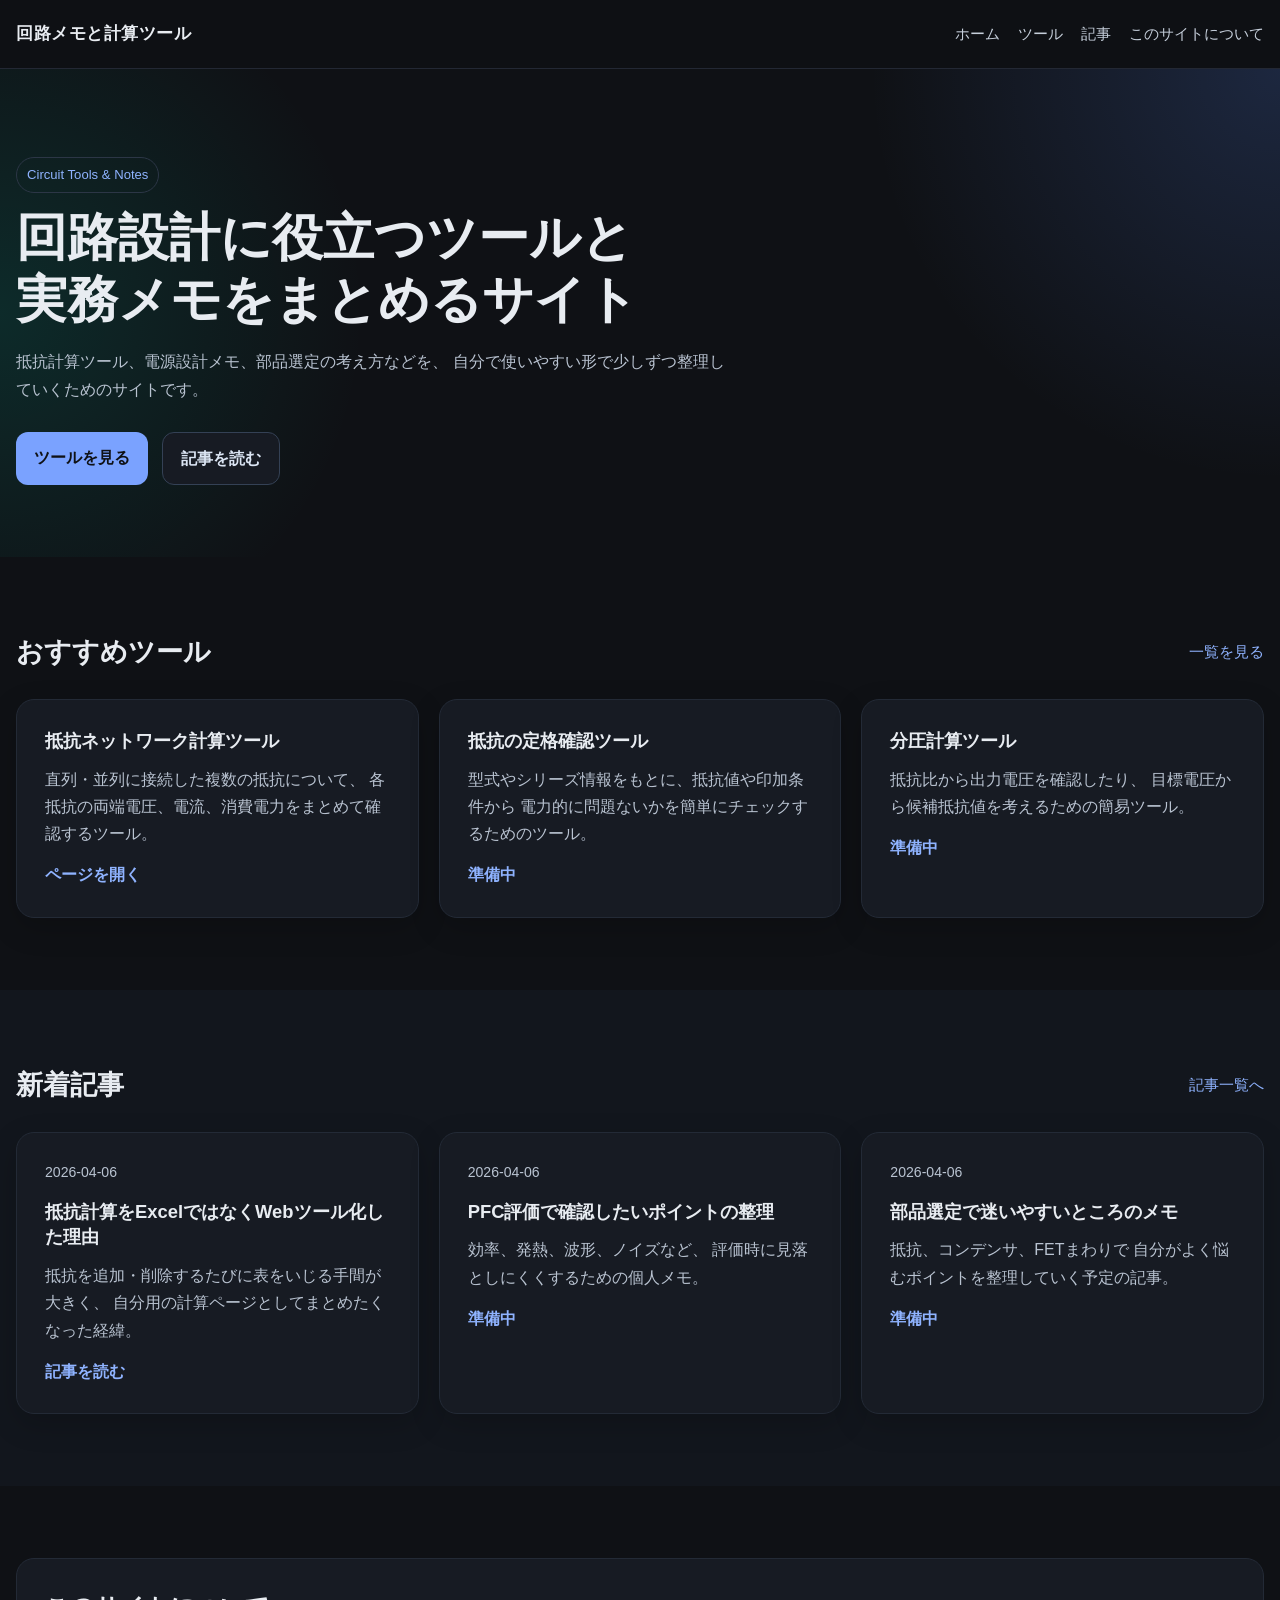
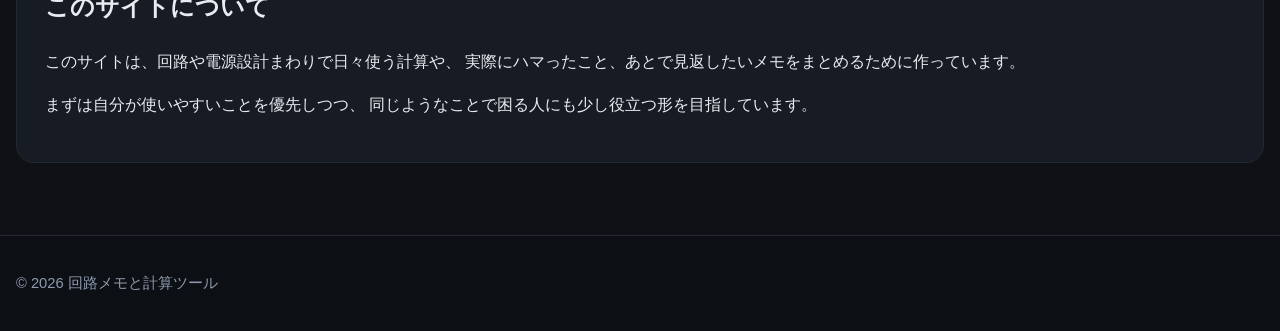
==== index.html @ 81ef5236 "Add files via upload" ====
<!DOCTYPE html>
<html lang="ja">
<head>
  <meta charset="UTF-8">
  <meta name="viewport" content="width=device-width, initial-scale=1.0">
  <title>回路メモと計算ツール</title>
  <link rel="stylesheet" href="./style.css">
</head>
<body>
  <header class="site-header">
    <div class="container header-inner">
      <div class="logo">回路メモと計算ツール</div>
      <nav class="nav">
        <a href="./index.html">ホーム</a>
        <a href="./tools.html">ツール</a>
        <a href="./articles.html">記事</a>
        <a href="#about">このサイトについて</a>
      </nav>
    </div>
  </header>

  <main>
    <section class="hero">
      <div class="container">
        <p class="hero-label">Circuit Tools & Notes</p>
        <h1>回路設計に役立つツールと<br>実務メモをまとめるサイト</h1>
        <p class="hero-text">
          抵抗計算ツール、電源設計メモ、部品選定の考え方などを、
          自分で使いやすい形で少しずつ整理していくためのサイトです。
        </p>
        <div class="hero-buttons">
          <a class="button primary" href="./tools.html">ツールを見る</a>
          <a class="button secondary" href="./articles.html">記事を読む</a>
        </div>
      </div>
    </section>

    <section class="section">
      <div class="container">
        <div class="section-head">
          <h2>おすすめツール</h2>
          <a class="text-link" href="./tools.html">一覧を見る</a>
        </div>

        <div class="card-grid">
          <article class="card">
            <h3>抵抗ネットワーク計算ツール</h3>
            <p>
              直列・並列に接続した複数の抵抗について、
              各抵抗の両端電圧、電流、消費電力をまとめて確認するツール。
            </p>
            <a class="card-link" href="./tool-resistor.html">ページを開く</a>
          </article>

          <article class="card">
            <h3>抵抗の定格確認ツール</h3>
            <p>
              型式やシリーズ情報をもとに、抵抗値や印加条件から
              電力的に問題ないかを簡単にチェックするためのツール。
            </p>
            <a class="card-link" href="./tools.html">準備中</a>
          </article>

          <article class="card">
            <h3>分圧計算ツール</h3>
            <p>
              抵抗比から出力電圧を確認したり、
              目標電圧から候補抵抗値を考えるための簡易ツール。
            </p>
            <a class="card-link" href="./tools.html">準備中</a>
          </article>
        </div>
      </div>
    </section>

    <section class="section alt">
      <div class="container">
        <div class="section-head">
          <h2>新着記事</h2>
          <a class="text-link" href="./articles.html">記事一覧へ</a>
        </div>

        <div class="card-grid">
          <article class="card">
            <p class="meta">2026-04-06</p>
            <h3>抵抗計算をExcelではなくWebツール化した理由</h3>
            <p>
              抵抗を追加・削除するたびに表をいじる手間が大きく、
              自分用の計算ページとしてまとめたくなった経緯。
            </p>
            <a class="card-link" href="./article-001.html">記事を読む</a>
          </article>

          <article class="card">
            <p class="meta">2026-04-06</p>
            <h3>PFC評価で確認したいポイントの整理</h3>
            <p>
              効率、発熱、波形、ノイズなど、
              評価時に見落としにくくするための個人メモ。
            </p>
            <a class="card-link" href="./articles.html">準備中</a>
          </article>

          <article class="card">
            <p class="meta">2026-04-06</p>
            <h3>部品選定で迷いやすいところのメモ</h3>
            <p>
              抵抗、コンデンサ、FETまわりで
              自分がよく悩むポイントを整理していく予定の記事。
            </p>
            <a class="card-link" href="./articles.html">準備中</a>
          </article>
        </div>
      </div>
    </section>

    <section class="section" id="about">
      <div class="container narrow">
        <div class="about-box">
          <h2>このサイトについて</h2>
          <p>
            このサイトは、回路や電源設計まわりで日々使う計算や、
            実際にハマったこと、あとで見返したいメモをまとめるために作っています。
          </p>
          <p>
            まずは自分が使いやすいことを優先しつつ、
            同じようなことで困る人にも少し役立つ形を目指しています。
          </p>
        </div>
      </div>
    </section>
  </main>

  <footer class="site-footer">
    <div class="container footer-inner">
      <p>© 2026 回路メモと計算ツール</p>
    </div>
  </footer>

  <script src="./script.js"></script>
</body>
</html>
---- style.css ----
* {
  box-sizing: border-box;
}

html {
  scroll-behavior: smooth;
}

body {
  margin: 0;
  font-family: "Yu Gothic UI", "Meiryo", sans-serif;
  background: #0f1115;
  color: #e8ecf1;
  line-height: 1.7;
}

a {
  color: inherit;
  text-decoration: none;
}

.container {
  width: min(1100px, calc(100% - 32px));
  margin: 0 auto;
}

.narrow {
  width: min(800px, calc(100% - 32px));
}

.site-header {
  position: sticky;
  top: 0;
  z-index: 100;
  background: rgba(15, 17, 21, 0.92);
  border-bottom: 1px solid #232834;
  backdrop-filter: blur(10px);
}

.header-inner {
  min-height: 68px;
  display: flex;
  align-items: center;
  justify-content: space-between;
  gap: 16px;
}

.logo {
  font-weight: 700;
  font-size: 1.05rem;
  letter-spacing: 0.03em;
}

.nav {
  display: flex;
  flex-wrap: wrap;
  gap: 18px;
}

.nav a {
  color: #c6cfdb;
  font-size: 0.95rem;
}

.nav a:hover {
  color: #ffffff;
}

.hero {
  padding: 88px 0 72px;
  background:
    radial-gradient(circle at top right, rgba(90, 140, 255, 0.18), transparent 30%),
    radial-gradient(circle at left center, rgba(0, 200, 170, 0.14), transparent 28%);
}

.hero-label {
  display: inline-block;
  margin: 0 0 14px;
  padding: 6px 10px;
  border: 1px solid #2c3646;
  border-radius: 999px;
  color: #8fb3ff;
  font-size: 0.82rem;
}

.hero h1 {
  margin: 0 0 18px;
  font-size: clamp(2rem, 4vw, 3.5rem);
  line-height: 1.2;
}

.hero-text {
  max-width: 720px;
  margin: 0;
  color: #b9c3d1;
  font-size: 1.02rem;
}

.hero-buttons {
  display: flex;
  flex-wrap: wrap;
  gap: 14px;
  margin-top: 28px;
}

.button {
  display: inline-block;
  padding: 12px 18px;
  border-radius: 12px;
  font-weight: 700;
  transition: 0.2s ease;
}

.button.primary {
  background: #7aa2ff;
  color: #0f1115;
}

.button.primary:hover {
  transform: translateY(-1px);
  opacity: 0.95;
}

.button.secondary {
  border: 1px solid #344155;
  color: #dbe5f3;
  background: #171b23;
}

.button.secondary:hover {
  background: #1d2330;
}

.section {
  padding: 72px 0;
}

.section.alt {
  background: #12161d;
}

.section-head {
  display: flex;
  align-items: center;
  justify-content: space-between;
  gap: 16px;
  margin-bottom: 24px;
}

.section-head h2 {
  margin: 0;
  font-size: 1.7rem;
}

.text-link {
  color: #8fb3ff;
  font-size: 0.95rem;
}

.text-link:hover {
  text-decoration: underline;
}

.card-grid {
  display: grid;
  grid-template-columns: repeat(3, minmax(0, 1fr));
  gap: 20px;
}

.card {
  padding: 22px;
  border: 1px solid #232a36;
  border-radius: 18px;
  background: #171b23;
  box-shadow: 0 10px 30px rgba(0, 0, 0, 0.18);
}

.card h3 {
  margin: 0 0 12px;
  font-size: 1.15rem;
  line-height: 1.4;
}

.card p {
  margin: 0 0 14px;
  color: #b9c3d1;
}

.card-link {
  color: #8fb3ff;
  font-weight: 700;
}

.card-link:hover {
  text-decoration: underline;
}

.meta {
  color: #8e9aad;
  font-size: 0.88rem;
}

.about-box {
  padding: 28px;
  border: 1px solid #232a36;
  border-radius: 18px;
  background: #171b23;
}

.about-box h2 {
  margin-top: 0;
}

.site-footer {
  border-top: 1px solid #232834;
  padding: 20px 0;
  background: #0c0f14;
}

.footer-inner {
  color: #8e9aad;
  font-size: 0.92rem;
}

@media (max-width: 900px) {
  .card-grid {
    grid-template-columns: 1fr;
  }

  .header-inner {
    align-items: flex-start;
    flex-direction: column;
    padding: 14px 0;
  }

  .nav {
    gap: 14px;
  }

  .section-head {
    align-items: flex-start;
    flex-direction: column;
  }
}

.tool-wrap {
  width: 100%;
}

.tool-grid {
  display: grid;
  grid-template-columns: 1.1fr 0.9fr;
  gap: 20px;
}

.row {
  display: flex;
  gap: 16px;
  flex-wrap: wrap;
  margin-bottom: 16px;
}

.field {
  display: flex;
  flex-direction: column;
  gap: 6px;
}

.col-4 {
  flex: 1 1 220px;
}

.field label {
  font-weight: 700;
}

.field input,
.field select,
.field textarea {
  width: 100%;
  padding: 10px 12px;
  border: 1px solid #344155;
  border-radius: 10px;
  background: #0f141c;
  color: #e8ecf1;
  font-size: 1rem;
}

.buttons {
  display: flex;
  flex-wrap: wrap;
  gap: 10px;
  margin: 18px 0;
}

.buttons button {
  padding: 10px 16px;
  border: none;
  border-radius: 10px;
  font-weight: 700;
  cursor: pointer;
  background: #7aa2ff;
  color: #0f1115;
}

.buttons button.secondary {
  background: #2a3140;
  color: #e8ecf1;
  border: 1px solid #3a4558;
}

.buttons button.danger {
  background: #b44a4a;
  color: #ffffff;
}

.network-list {
  margin-top: 18px;
}

.note {
  margin-top: 18px;
  color: #b9c3d1;
  font-size: 0.95rem;
}

.summary {
  margin-bottom: 16px;
  color: #b9c3d1;
}

#resultMessage,
#resultTable {
  color: #e8ecf1;
}

@media (max-width: 900px) {
  .tool-grid {
    grid-template-columns: 1fr;
  }
}

.container {
  width: min(1280px, calc(100% - 32px));
}

.tool-grid {
  grid-template-columns: minmax(420px, 1.1fr) minmax(420px, 0.9fr);
  align-items: start;
}

.card {
  padding: 28px;
}

#resultTable {
  overflow-x: auto;
}

#resultTable table {
  width: 100%;
  border-collapse: collapse;
  font-size: 0.95rem;
}

#resultTable th,
#resultTable td {
  padding: 8px 10px;
  border-bottom: 1px solid #2a3140;
  text-align: left;
  vertical-align: top;
}

.network-list > div,
.network-list .block,
.network-list .network-block {
  margin-bottom: 16px;
  padding: 14px;
  border: 1px solid #2a3140;
  border-radius: 12px;
  background: #111722;
}
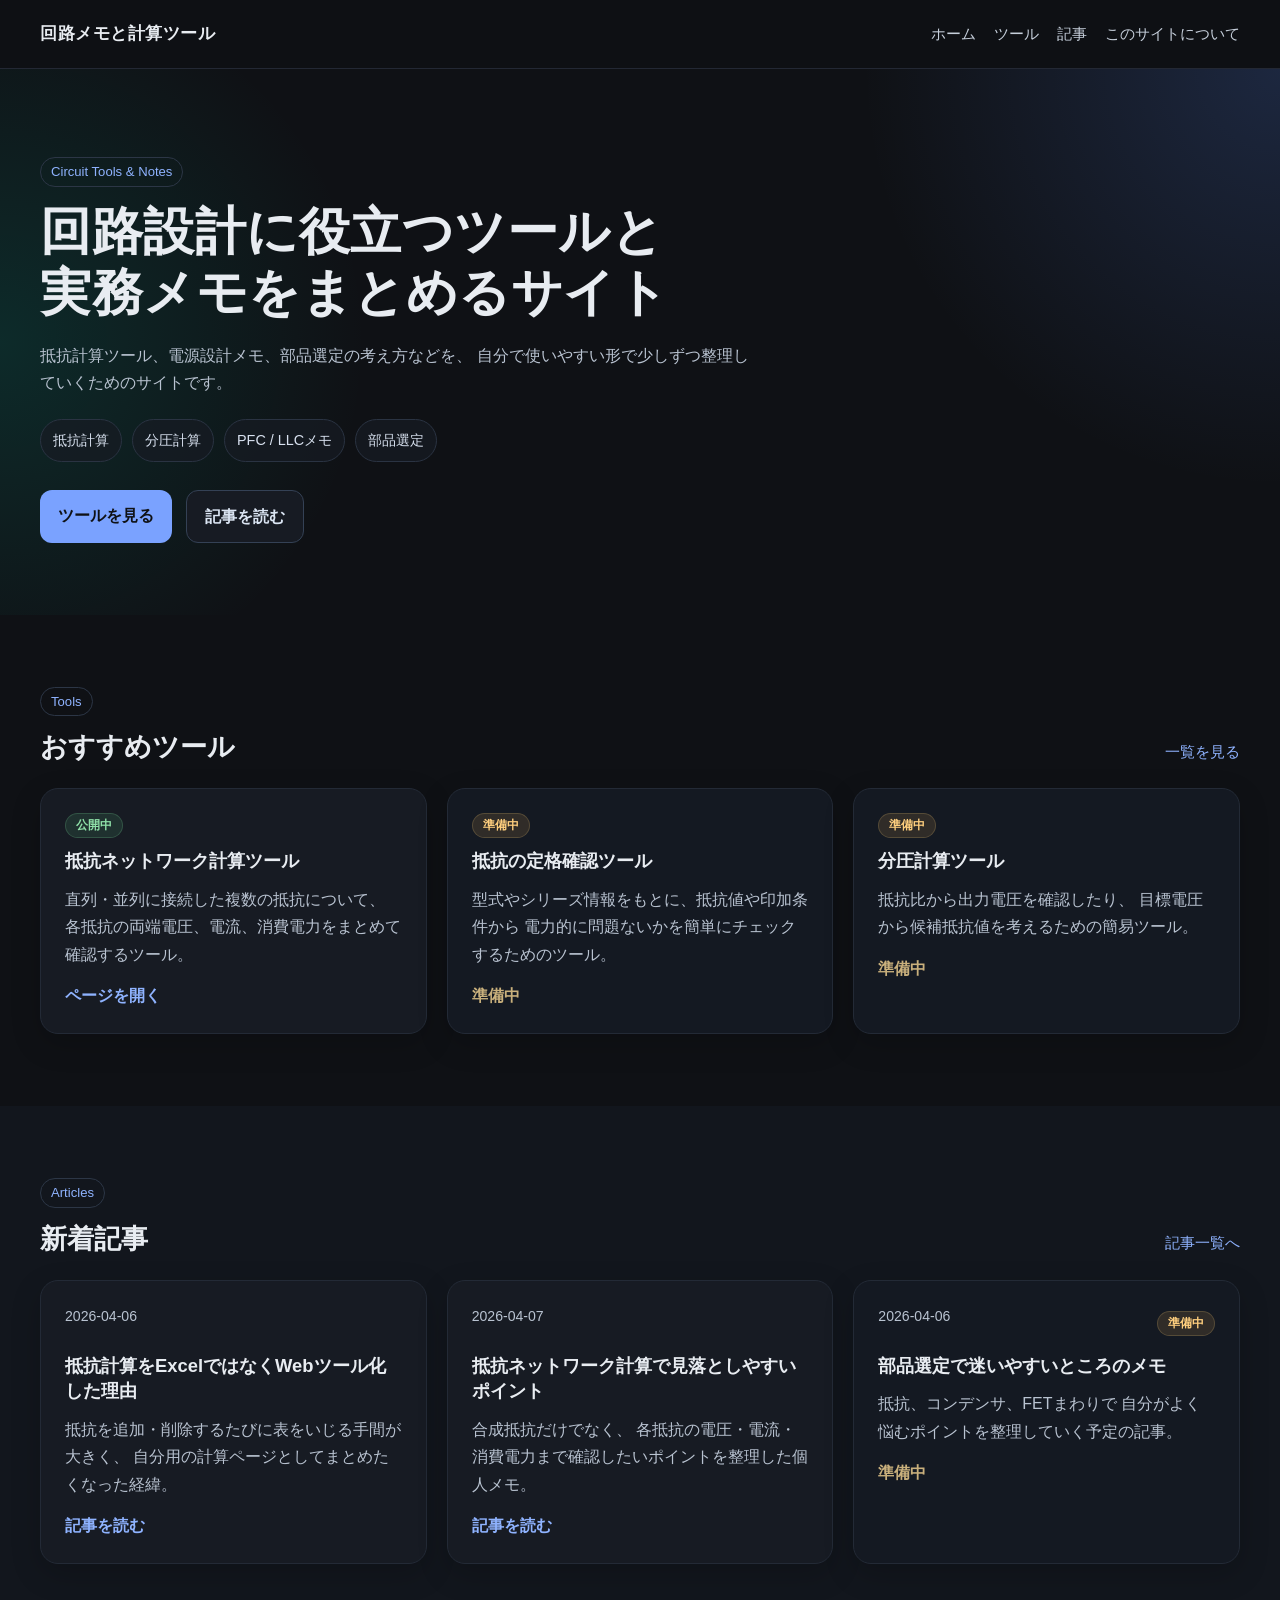
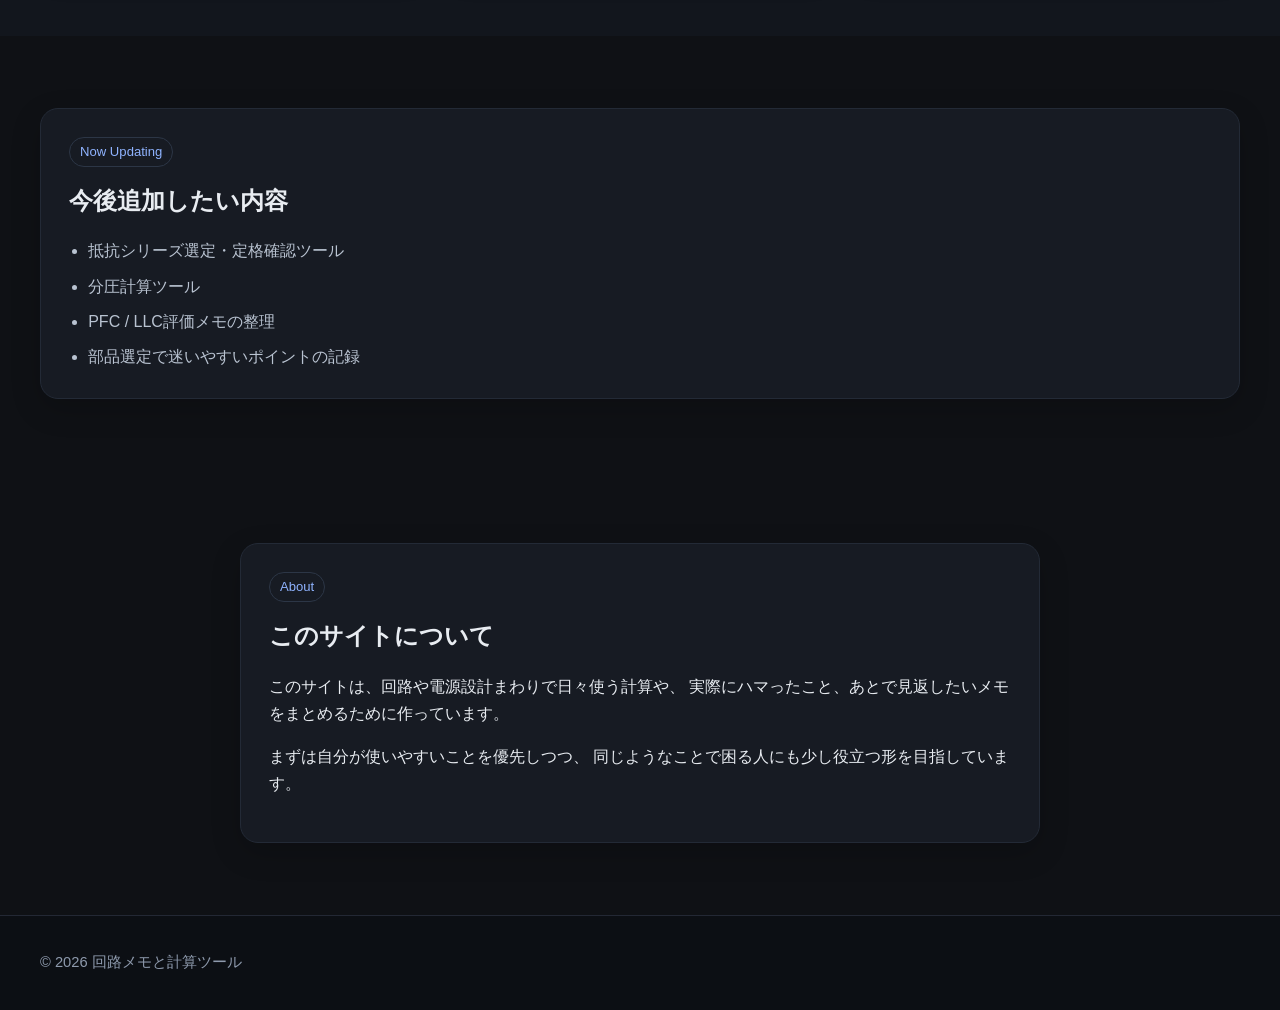
==== commit 6e6ce2c7: "Add files via upload" ====
--- a/index.html
+++ b/index.html
@@ -4,13 +4,15 @@
   <meta charset="UTF-8">
   <meta name="viewport" content="width=device-width, initial-scale=1.0">
   <title>回路メモと計算ツール</title>
+  <meta name="description" content="回路設計に役立つ計算ツールや実務メモをまとめる個人サイト。抵抗計算、分圧、部品選定の考え方などを整理。">
   <link rel="stylesheet" href="./style.css">
 </head>
 <body>
-  <header class="site-header">
+  <header class="site-header" id="siteHeader">
     <div class="container header-inner">
-      <div class="logo">回路メモと計算ツール</div>
-      <nav class="nav">
+      <a class="logo" href="./index.html">回路メモと計算ツール</a>
+
+      <nav class="nav" aria-label="グローバルナビゲーション">
         <a href="./index.html">ホーム</a>
         <a href="./tools.html">ツール</a>
         <a href="./articles.html">記事</a>
@@ -23,11 +25,22 @@
     <section class="hero">
       <div class="container">
         <p class="hero-label">Circuit Tools & Notes</p>
-        <h1>回路設計に役立つツールと<br>実務メモをまとめるサイト</h1>
+        <h1>
+          回路設計に役立つツールと<br>
+          実務メモをまとめるサイト
+        </h1>
         <p class="hero-text">
           抵抗計算ツール、電源設計メモ、部品選定の考え方などを、
           自分で使いやすい形で少しずつ整理していくためのサイトです。
         </p>
+
+        <div class="hero-tags" aria-label="サイト内容">
+          <span>抵抗計算</span>
+          <span>分圧計算</span>
+          <span>PFC / LLCメモ</span>
+          <span>部品選定</span>
+        </div>
+
         <div class="hero-buttons">
           <a class="button primary" href="./tools.html">ツールを見る</a>
           <a class="button secondary" href="./articles.html">記事を読む</a>
@@ -38,12 +51,18 @@
     <section class="section">
       <div class="container">
         <div class="section-head">
-          <h2>おすすめツール</h2>
+          <div>
+            <p class="section-kicker">Tools</p>
+            <h2>おすすめツール</h2>
+          </div>
           <a class="text-link" href="./tools.html">一覧を見る</a>
         </div>
 
         <div class="card-grid">
           <article class="card">
+            <div class="card-top">
+              <span class="status-badge live">公開中</span>
+            </div>
             <h3>抵抗ネットワーク計算ツール</h3>
             <p>
               直列・並列に接続した複数の抵抗について、
@@ -52,22 +71,28 @@
             <a class="card-link" href="./tool-resistor.html">ページを開く</a>
           </article>
 
-          <article class="card">
+          <article class="card is-coming">
+            <div class="card-top">
+              <span class="status-badge coming">準備中</span>
+            </div>
             <h3>抵抗の定格確認ツール</h3>
             <p>
               型式やシリーズ情報をもとに、抵抗値や印加条件から
               電力的に問題ないかを簡単にチェックするためのツール。
             </p>
-            <a class="card-link" href="./tools.html">準備中</a>
+            <a class="card-link is-disabled" href="./tools.html" data-coming-soon="true">準備中</a>
           </article>
 
-          <article class="card">
+          <article class="card is-coming">
+            <div class="card-top">
+              <span class="status-badge coming">準備中</span>
+            </div>
             <h3>分圧計算ツール</h3>
             <p>
               抵抗比から出力電圧を確認したり、
               目標電圧から候補抵抗値を考えるための簡易ツール。
             </p>
-            <a class="card-link" href="./tools.html">準備中</a>
+            <a class="card-link is-disabled" href="./tools.html" data-coming-soon="true">準備中</a>
           </article>
         </div>
       </div>
@@ -76,13 +101,18 @@
     <section class="section alt">
       <div class="container">
         <div class="section-head">
-          <h2>新着記事</h2>
+          <div>
+            <p class="section-kicker">Articles</p>
+            <h2>新着記事</h2>
+          </div>
           <a class="text-link" href="./articles.html">記事一覧へ</a>
         </div>
 
         <div class="card-grid">
           <article class="card">
-            <p class="meta">2026-04-06</p>
+            <div class="card-top">
+              <p class="meta">2026-04-06</p>
+            </div>
             <h3>抵抗計算をExcelではなくWebツール化した理由</h3>
             <p>
               抵抗を追加・削除するたびに表をいじる手間が大きく、
@@ -92,24 +122,46 @@
           </article>
 
           <article class="card">
-            <p class="meta">2026-04-06</p>
-            <h3>PFC評価で確認したいポイントの整理</h3>
+            <div class="card-top">
+              <p class="meta">2026-04-07</p>
+            </div>
+            <h3>抵抗ネットワーク計算で見落としやすいポイント</h3>
             <p>
-              効率、発熱、波形、ノイズなど、
-              評価時に見落としにくくするための個人メモ。
+              合成抵抗だけでなく、
+              各抵抗の電圧・電流・消費電力まで確認したいポイントを整理した個人メモ。
             </p>
-            <a class="card-link" href="./articles.html">準備中</a>
+            <a class="card-link" href="./article-002.html">記事を読む</a>
           </article>
 
-          <article class="card">
-            <p class="meta">2026-04-06</p>
+          <article class="card is-coming">
+            <div class="card-top">
+              <p class="meta">2026-04-06</p>
+              <span class="status-badge coming">準備中</span>
+            </div>
             <h3>部品選定で迷いやすいところのメモ</h3>
             <p>
               抵抗、コンデンサ、FETまわりで
               自分がよく悩むポイントを整理していく予定の記事。
             </p>
-            <a class="card-link" href="./articles.html">準備中</a>
+            <a class="card-link is-disabled" href="./articles.html" data-coming-soon="true">準備中</a>
           </article>
+        </div>
+      </div>
+    </section>
+
+    <section class="section">
+      <div class="container">
+        <div class="update-panel">
+          <div>
+            <p class="section-kicker">Now Updating</p>
+            <h2>今後追加したい内容</h2>
+          </div>
+          <ul class="update-list">
+            <li>抵抗シリーズ選定・定格確認ツール</li>
+            <li>分圧計算ツール</li>
+            <li>PFC / LLC評価メモの整理</li>
+            <li>部品選定で迷いやすいポイントの記録</li>
+          </ul>
         </div>
       </div>
     </section>
@@ -117,6 +169,7 @@
     <section class="section" id="about">
       <div class="container narrow">
         <div class="about-box">
+          <p class="section-kicker">About</p>
           <h2>このサイトについて</h2>
           <p>
             このサイトは、回路や電源設計まわりで日々使う計算や、
@@ -133,7 +186,7 @@
 
   <footer class="site-footer">
     <div class="container footer-inner">
-      <p>© 2026 回路メモと計算ツール</p>
+      <p>© <span id="currentYear"></span> 回路メモと計算ツール</p>
     </div>
   </footer>
 
--- a/style.css
+++ b/style.css
@@ -4,13 +4,33 @@
 
 html {
   scroll-behavior: smooth;
+}
+
+:root {
+  --bg: #0f1115;
+  --bg-soft: #12161d;
+  --bg-card: #171b23;
+  --bg-card-weak: #141922;
+  --text: #e8ecf1;
+  --text-soft: #b9c3d1;
+  --text-muted: #8e9aad;
+  --line: #232a36;
+  --line-strong: #344155;
+  --accent: #7aa2ff;
+  --accent-soft: #8fb3ff;
+  --success-bg: rgba(85, 180, 120, 0.14);
+  --success-text: #8fe0a8;
+  --warn-bg: rgba(255, 191, 94, 0.12);
+  --warn-text: #ffcf7e;
+  --danger: #b44a4a;
+  --shadow: 0 10px 30px rgba(0, 0, 0, 0.18);
 }
 
 body {
   margin: 0;
   font-family: "Yu Gothic UI", "Meiryo", sans-serif;
-  background: #0f1115;
-  color: #e8ecf1;
+  background: var(--bg);
+  color: var(--text);
   line-height: 1.7;
 }
 
@@ -19,13 +39,19 @@
   text-decoration: none;
 }
 
+img {
+  max-width: 100%;
+  display: block;
+}
+
 .container {
-  width: min(1100px, calc(100% - 32px));
+  width: min(1200px, calc(100% - 32px));
   margin: 0 auto;
 }
 
 .narrow {
   width: min(800px, calc(100% - 32px));
+  margin: 0 auto;
 }
 
 .site-header {
@@ -35,6 +61,13 @@
   background: rgba(15, 17, 21, 0.92);
   border-bottom: 1px solid #232834;
   backdrop-filter: blur(10px);
+  transition: background 0.2s ease, border-color 0.2s ease, box-shadow 0.2s ease;
+}
+
+.site-header.is-scrolled {
+  background: rgba(12, 15, 20, 0.97);
+  border-bottom-color: #2b3444;
+  box-shadow: 0 8px 24px rgba(0, 0, 0, 0.22);
 }
 
 .header-inner {
@@ -49,6 +82,7 @@
   font-weight: 700;
   font-size: 1.05rem;
   letter-spacing: 0.03em;
+  white-space: nowrap;
 }
 
 .nav {
@@ -60,6 +94,7 @@
 .nav a {
   color: #c6cfdb;
   font-size: 0.95rem;
+  transition: color 0.2s ease;
 }
 
 .nav a:hover {
@@ -73,27 +108,46 @@
     radial-gradient(circle at left center, rgba(0, 200, 170, 0.14), transparent 28%);
 }
 
-.hero-label {
+.hero-label,
+.section-kicker {
   display: inline-block;
   margin: 0 0 14px;
   padding: 6px 10px;
   border: 1px solid #2c3646;
   border-radius: 999px;
-  color: #8fb3ff;
+  color: var(--accent-soft);
   font-size: 0.82rem;
+  line-height: 1.2;
 }
 
 .hero h1 {
   margin: 0 0 18px;
   font-size: clamp(2rem, 4vw, 3.5rem);
   line-height: 1.2;
+  letter-spacing: 0.01em;
 }
 
 .hero-text {
   max-width: 720px;
   margin: 0;
-  color: #b9c3d1;
+  color: var(--text-soft);
   font-size: 1.02rem;
+}
+
+.hero-tags {
+  display: flex;
+  flex-wrap: wrap;
+  gap: 10px;
+  margin-top: 22px;
+}
+
+.hero-tags span {
+  padding: 8px 12px;
+  border: 1px solid #2a3342;
+  border-radius: 999px;
+  background: rgba(23, 27, 35, 0.72);
+  color: #d8e1ef;
+  font-size: 0.9rem;
 }
 
 .hero-buttons {
@@ -108,11 +162,11 @@
   padding: 12px 18px;
   border-radius: 12px;
   font-weight: 700;
-  transition: 0.2s ease;
+  transition: transform 0.2s ease, background 0.2s ease, opacity 0.2s ease;
 }
 
 .button.primary {
-  background: #7aa2ff;
+  background: var(--accent);
   color: #0f1115;
 }
 
@@ -122,9 +176,9 @@
 }
 
 .button.secondary {
-  border: 1px solid #344155;
+  border: 1px solid var(--line-strong);
   color: #dbe5f3;
-  background: #171b23;
+  background: var(--bg-card);
 }
 
 .button.secondary:hover {
@@ -136,12 +190,12 @@
 }
 
 .section.alt {
-  background: #12161d;
+  background: var(--bg-soft);
 }
 
 .section-head {
   display: flex;
-  align-items: center;
+  align-items: end;
   justify-content: space-between;
   gap: 16px;
   margin-bottom: 24px;
@@ -150,10 +204,11 @@
 .section-head h2 {
   margin: 0;
   font-size: 1.7rem;
+  line-height: 1.25;
 }
 
 .text-link {
-  color: #8fb3ff;
+  color: var(--accent-soft);
   font-size: 0.95rem;
 }
 
@@ -168,11 +223,52 @@
 }
 
 .card {
-  padding: 22px;
-  border: 1px solid #232a36;
+  padding: 24px;
+  border: 1px solid var(--line);
   border-radius: 18px;
-  background: #171b23;
-  box-shadow: 0 10px 30px rgba(0, 0, 0, 0.18);
+  background: var(--bg-card);
+  box-shadow: var(--shadow);
+  transition: transform 0.2s ease, border-color 0.2s ease, background 0.2s ease;
+}
+
+.card:hover {
+  transform: translateY(-3px);
+  border-color: #314056;
+}
+
+.card.is-coming {
+  background: var(--bg-card-weak);
+}
+
+.card-top {
+  display: flex;
+  align-items: center;
+  justify-content: space-between;
+  gap: 12px;
+  margin-bottom: 10px;
+  min-height: 24px;
+}
+
+.status-badge {
+  display: inline-flex;
+  align-items: center;
+  padding: 4px 10px;
+  border-radius: 999px;
+  font-size: 0.78rem;
+  font-weight: 700;
+  line-height: 1.2;
+}
+
+.status-badge.live {
+  background: var(--success-bg);
+  color: var(--success-text);
+  border: 1px solid rgba(120, 210, 150, 0.22);
+}
+
+.status-badge.coming {
+  background: var(--warn-bg);
+  color: var(--warn-text);
+  border: 1px solid rgba(255, 210, 120, 0.18);
 }
 
 .card h3 {
@@ -183,11 +279,11 @@
 
 .card p {
   margin: 0 0 14px;
-  color: #b9c3d1;
+  color: var(--text-soft);
 }
 
 .card-link {
-  color: #8fb3ff;
+  color: var(--accent-soft);
   font-weight: 700;
 }
 
@@ -195,20 +291,38 @@
   text-decoration: underline;
 }
 
+.card-link.is-disabled {
+  color: #c9b07c;
+}
+
 .meta {
-  color: #8e9aad;
+  margin: 0;
+  color: var(--text-muted);
   font-size: 0.88rem;
 }
 
+.update-panel,
 .about-box {
   padding: 28px;
-  border: 1px solid #232a36;
+  border: 1px solid var(--line);
   border-radius: 18px;
-  background: #171b23;
-}
-
+  background: var(--bg-card);
+  box-shadow: var(--shadow);
+}
+
+.update-panel h2,
 .about-box h2 {
-  margin-top: 0;
+  margin: 0 0 16px;
+}
+
+.update-list {
+  margin: 0;
+  padding-left: 1.2em;
+  color: var(--text-soft);
+}
+
+.update-list li + li {
+  margin-top: 8px;
 }
 
 .site-footer {
@@ -218,38 +332,19 @@
 }
 
 .footer-inner {
-  color: #8e9aad;
+  color: var(--text-muted);
   font-size: 0.92rem;
 }
 
-@media (max-width: 900px) {
-  .card-grid {
-    grid-template-columns: 1fr;
-  }
-
-  .header-inner {
-    align-items: flex-start;
-    flex-direction: column;
-    padding: 14px 0;
-  }
-
-  .nav {
-    gap: 14px;
-  }
-
-  .section-head {
-    align-items: flex-start;
-    flex-direction: column;
-  }
-}
-
+/* tool page common */
 .tool-wrap {
   width: 100%;
 }
 
 .tool-grid {
   display: grid;
-  grid-template-columns: 1.1fr 0.9fr;
+  grid-template-columns: minmax(420px, 1.1fr) minmax(420px, 0.9fr);
+  align-items: start;
   gap: 20px;
 }
 
@@ -279,11 +374,19 @@
 .field textarea {
   width: 100%;
   padding: 10px 12px;
-  border: 1px solid #344155;
+  border: 1px solid var(--line-strong);
   border-radius: 10px;
   background: #0f141c;
-  color: #e8ecf1;
+  color: var(--text);
   font-size: 1rem;
+}
+
+.field input:focus,
+.field select:focus,
+.field textarea:focus {
+  outline: 2px solid rgba(122, 162, 255, 0.28);
+  outline-offset: 1px;
+  border-color: #5878c5;
 }
 
 .buttons {
@@ -299,18 +402,23 @@
   border-radius: 10px;
   font-weight: 700;
   cursor: pointer;
-  background: #7aa2ff;
+  background: var(--accent);
   color: #0f1115;
+  transition: transform 0.2s ease, opacity 0.2s ease, background 0.2s ease;
+}
+
+.buttons button:hover {
+  transform: translateY(-1px);
 }
 
 .buttons button.secondary {
   background: #2a3140;
-  color: #e8ecf1;
+  color: var(--text);
   border: 1px solid #3a4558;
 }
 
 .buttons button.danger {
-  background: #b44a4a;
+  background: var(--danger);
   color: #ffffff;
 }
 
@@ -320,37 +428,18 @@
 
 .note {
   margin-top: 18px;
-  color: #b9c3d1;
+  color: var(--text-soft);
   font-size: 0.95rem;
 }
 
 .summary {
   margin-bottom: 16px;
-  color: #b9c3d1;
+  color: var(--text-soft);
 }
 
 #resultMessage,
 #resultTable {
-  color: #e8ecf1;
-}
-
-@media (max-width: 900px) {
-  .tool-grid {
-    grid-template-columns: 1fr;
-  }
-}
-
-.container {
-  width: min(1280px, calc(100% - 32px));
-}
-
-.tool-grid {
-  grid-template-columns: minmax(420px, 1.1fr) minmax(420px, 0.9fr);
-  align-items: start;
-}
-
-.card {
-  padding: 28px;
+  color: var(--text);
 }
 
 #resultTable {
@@ -379,4 +468,238 @@
   border: 1px solid #2a3140;
   border-radius: 12px;
   background: #111722;
+}
+
+.article-box h1 {
+  margin-top: 0;
+  margin-bottom: 20px;
+  line-height: 1.3;
+}
+
+.article-box h2 {
+  margin-top: 32px;
+  margin-bottom: 12px;
+  font-size: 1.35rem;
+}
+
+.article-box p {
+  margin: 0 0 16px;
+}
+
+@media (max-width: 900px) {
+  .header-inner {
+    align-items: flex-start;
+    flex-direction: column;
+    padding: 14px 0;
+  }
+
+  .nav {
+    gap: 14px;
+  }
+
+  .section-head {
+    align-items: flex-start;
+    flex-direction: column;
+  }
+
+  .card-grid,
+  .tool-grid {
+    grid-template-columns: 1fr;
+  }
+}
+
+@media (max-width: 640px) {
+  .container,
+  .narrow {
+    width: min(100% - 24px, 1200px);
+  }
+
+  .hero {
+    padding: 72px 0 56px;
+  }
+
+  .hero h1 {
+    font-size: clamp(1.9rem, 9vw, 2.6rem);
+  }
+
+  .hero-text {
+    font-size: 0.98rem;
+  }
+
+  .card,
+  .update-panel,
+  .about-box {
+    padding: 20px;
+  }
+
+  .logo {
+    white-space: normal;
+  }
+}
+
+/* resistor tool ui */
+.sub {
+  color: var(--text-muted);
+  font-size: 0.92rem;
+}
+
+.item {
+  margin-bottom: 16px;
+  padding: 16px;
+  border: 1px solid #2a3140;
+  border-radius: 14px;
+  background: #111722;
+}
+
+.item-head {
+  display: flex;
+  align-items: flex-start;
+  justify-content: space-between;
+  gap: 14px;
+  margin-bottom: 10px;
+}
+
+.inline-buttons {
+  display: flex;
+  flex-wrap: wrap;
+  justify-content: flex-end;
+  gap: 8px;
+}
+
+.badge {
+  display: inline-flex;
+  align-items: center;
+  padding: 5px 10px;
+  border-radius: 999px;
+  border: 1px solid #35507c;
+  background: rgba(122, 162, 255, 0.14);
+  color: #a9c4ff;
+  font-size: 0.8rem;
+  font-weight: 700;
+  line-height: 1.2;
+}
+
+.small-btn {
+  padding: 7px 10px;
+  border: 1px solid #3a4558;
+  border-radius: 9px;
+  background: #202734;
+  color: #e8ecf1;
+  font-size: 0.86rem;
+  font-weight: 700;
+  cursor: pointer;
+  transition: transform 0.2s ease, background 0.2s ease, border-color 0.2s ease;
+}
+
+.small-btn:hover {
+  transform: translateY(-1px);
+  background: #273142;
+  border-color: #4a5a74;
+}
+
+.small-btn.secondary {
+  background: #243246;
+}
+
+.small-btn.danger {
+  background: rgba(180, 74, 74, 0.16);
+  border-color: rgba(180, 74, 74, 0.45);
+  color: #ffb4b4;
+}
+
+.small-btn.danger:hover {
+  background: rgba(180, 74, 74, 0.24);
+}
+
+.ok,
+.error {
+  margin-bottom: 16px;
+  padding: 12px 14px;
+  border-radius: 12px;
+  font-weight: 700;
+}
+
+.ok {
+  border: 1px solid rgba(120, 210, 150, 0.25);
+  background: rgba(85, 180, 120, 0.12);
+  color: #8fe0a8;
+}
+
+.error {
+  border: 1px solid rgba(255, 120, 120, 0.25);
+  background: rgba(180, 74, 74, 0.14);
+  color: #ffb4b4;
+}
+
+.summary {
+  display: grid;
+  grid-template-columns: repeat(2, minmax(0, 1fr));
+  gap: 12px;
+  margin-bottom: 18px;
+}
+
+.metric {
+  padding: 14px;
+  border: 1px solid #2a3140;
+  border-radius: 14px;
+  background: #111722;
+}
+
+.metric .label {
+  margin-bottom: 6px;
+  color: var(--text-muted);
+  font-size: 0.88rem;
+}
+
+.metric .value {
+  font-size: 1.15rem;
+  font-weight: 700;
+  color: var(--text);
+}
+
+#resultTable table {
+  min-width: 760px;
+}
+
+#resultTable th {
+  position: sticky;
+  top: 0;
+  background: #161d28;
+  color: #dfe7f2;
+  font-size: 0.9rem;
+  font-weight: 700;
+}
+
+#resultTable td {
+  color: var(--text-soft);
+}
+
+#resultTable tbody tr:hover {
+  background: rgba(122, 162, 255, 0.06);
+}
+
+@media (max-width: 900px) {
+  .item-head {
+    flex-direction: column;
+  }
+
+  .inline-buttons {
+    justify-content: flex-start;
+  }
+
+  .summary {
+    grid-template-columns: 1fr;
+  }
+}
+
+@media (max-width: 640px) {
+  .small-btn {
+    width: 100%;
+  }
+
+  .inline-buttons {
+    width: 100%;
+    flex-direction: column;
+    align-items: stretch;
+  }
 }
